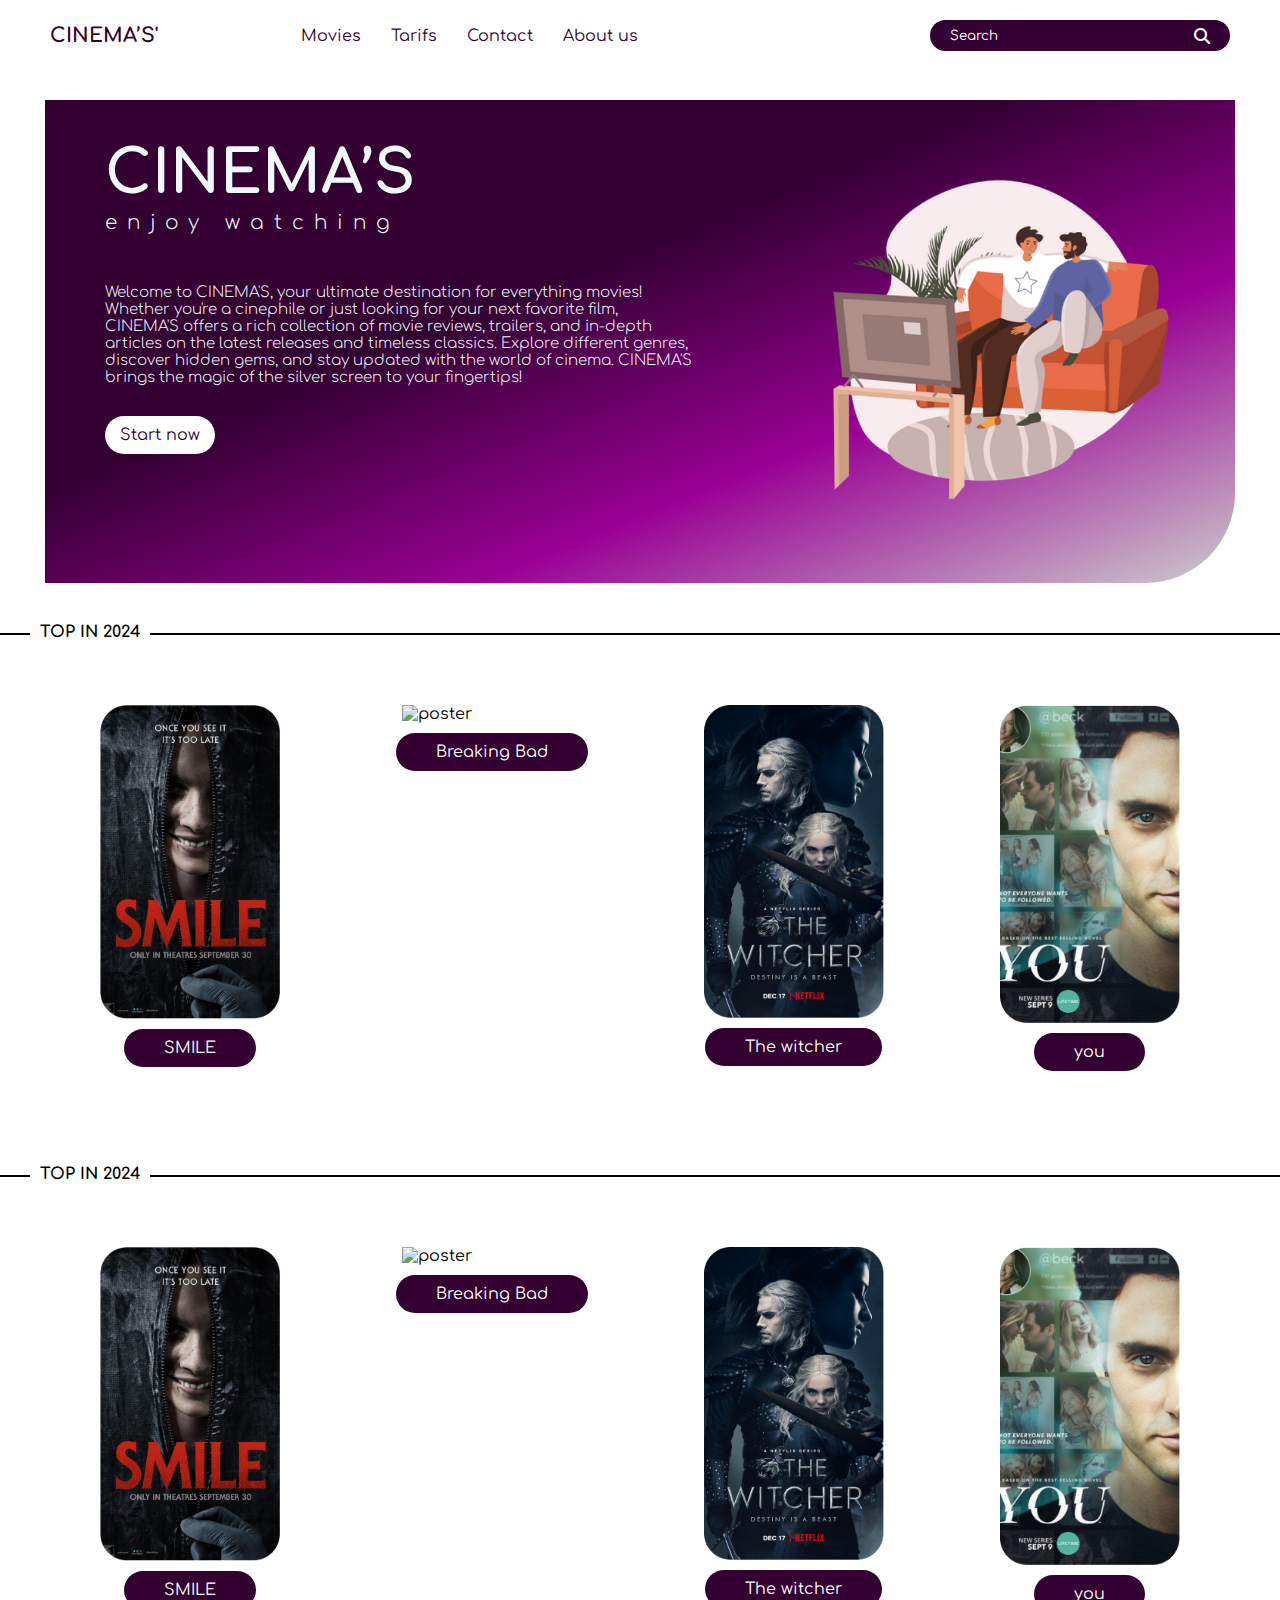
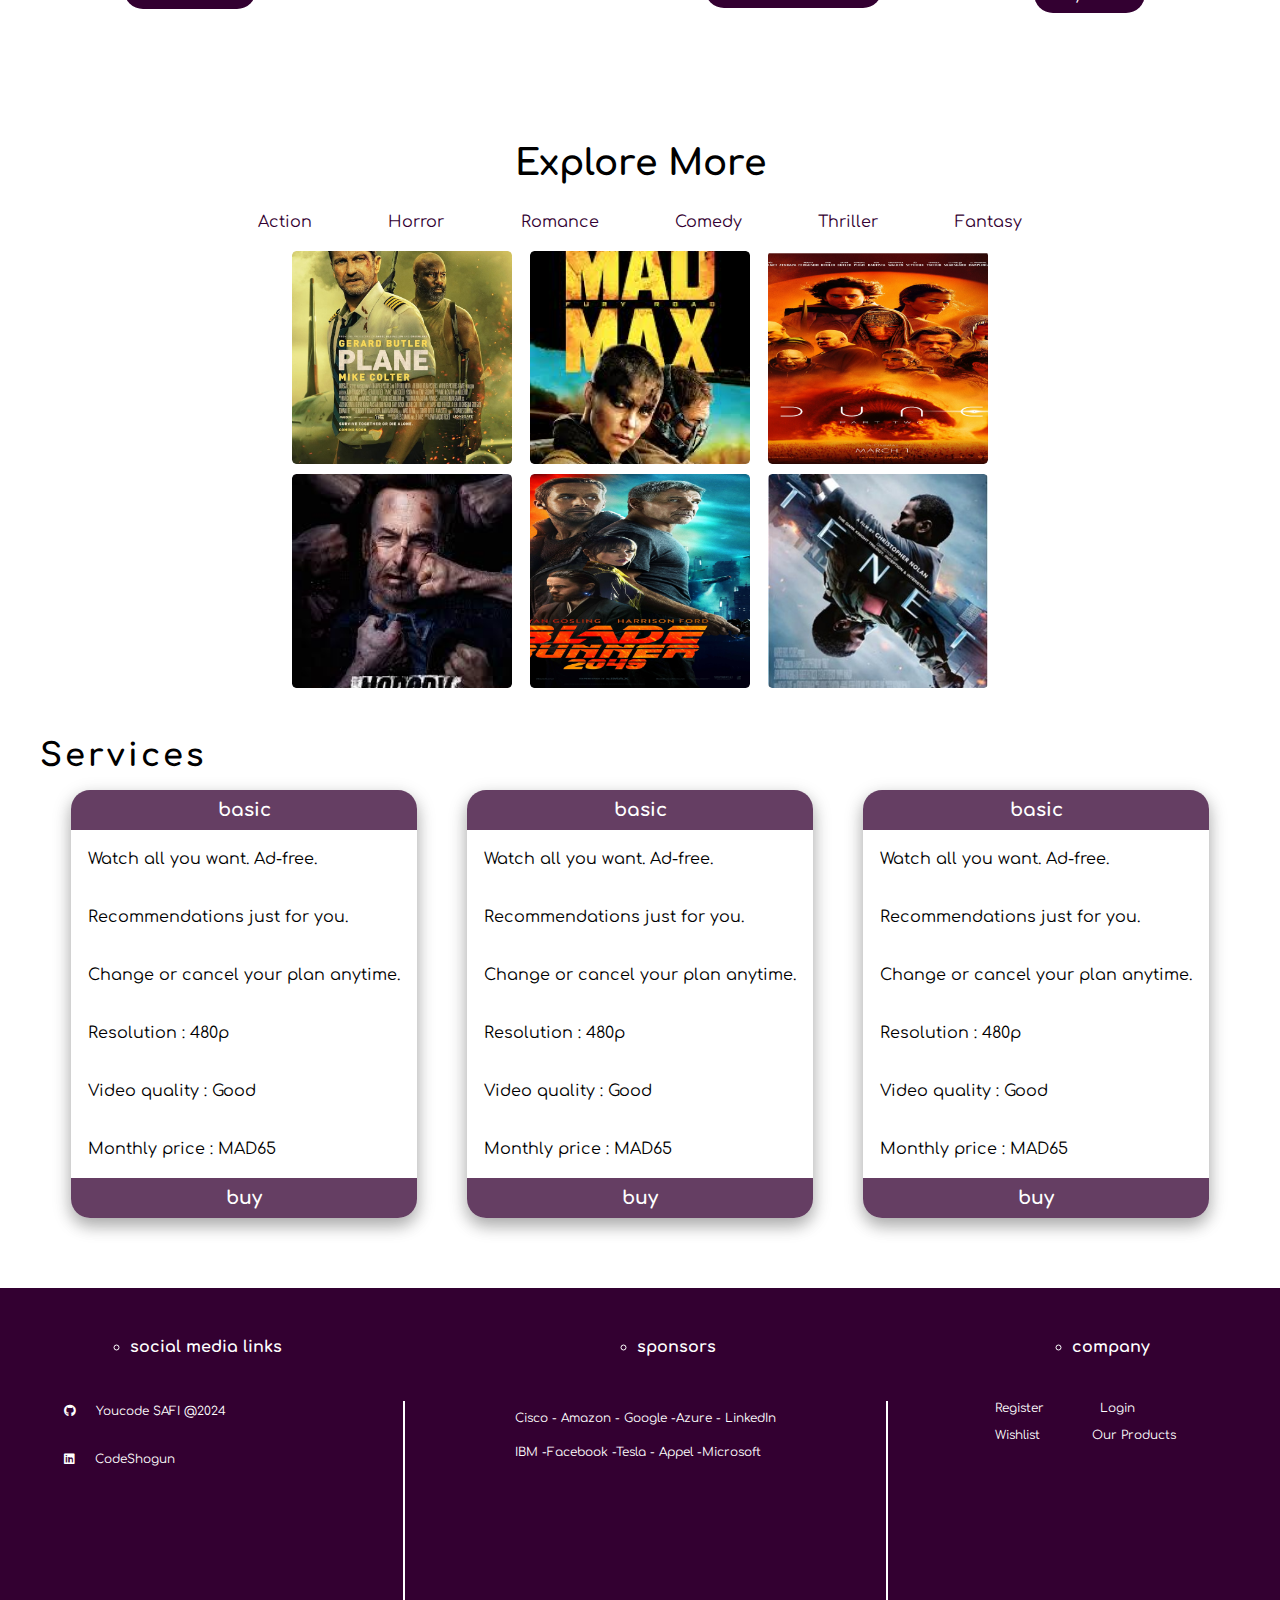
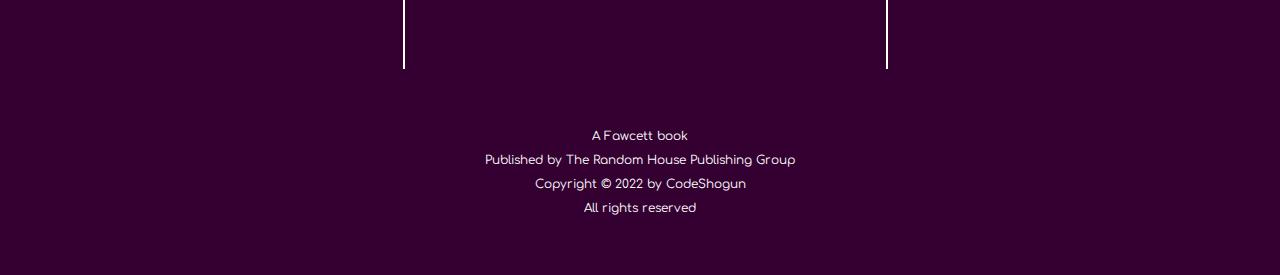
==== index.html @ 587341f4 "hosting" ====
<!DOCTYPE html>
<html lang="en">
  <head>
    <meta charset="UTF-8" />
    <meta name="viewport" content="width=device-width, initial-scale=1.0" />
    <link rel="stylesheet" href="style.css" />
    <link rel="preconnect" href="https://fonts.googleapis.com" />
    <link rel="preconnect" href="https://fonts.gstatic.com" crossorigin />
    <link
      href="https://fonts.googleapis.com/css2?family=Comfortaa:wght@300..700&display=swap"
      rel="stylesheet"
    />
    <link
      rel="stylesheet"
      href="https://cdnjs.cloudflare.com/ajax/libs/font-awesome/6.6.0/css/all.min.css"
    />
    <title>Cinema's</title>
  </head>



  <body class="body">
    <header class="header">
      <div class="logo">
        <a href="index.html">CINEMA’S'</a>
      </div>
      <nav class="nav-bar">
        <ul>
          <li><a href="movie.html">Movies</a></li>
          <li><a href="tarif.html">Tarifs</a></li>
          <li><a href="contact.html">Contact</a></li>
          <li><a href="#">About us</a></li>
        </ul>
      </nav>

      <div class="search">
        <input type="text" placeholder="Search" class="search-input" />
        <i class="fa-solid fa-magnifying-glass search-icon"></i>
      </div>
    </header>

    <section class="main">
      <div class="container">
        <div class="content">
          <h1>CINEMA’S</h1>
          <h4>enjoy watching</h4>

          <p>
            Welcome to CINEMA'S, your ultimate destination for everything
            movies! Whether you're a cinephile or just looking for your next
            favorite film, CINEMA'S offers a rich collection of movie reviews,
            trailers, and in-depth articles on the latest releases and timeless
            classics. Explore different genres, discover hidden gems, and stay
            updated with the world of cinema. CINEMA'S brings the magic of the
            silver screen to your fingertips!
          </p>

          <div class="button-start">
            <a href="#">Start now</a>
          </div>
        </div>
        <div class="men-watching">
          <img src="images/bros_watching_movie.png" alt="png" />
        </div>
      </div>
    </section>

    <section class="Line">
      <div class="line-movie">
        <h1>TOP IN 2024</h1>
      </div>
    </section>

    <section class="cards">
      <div class="cards-container">
        <div class="film-card">
          <img src="images/smile.png" alt="poster" />
          <a href="#">SMILE</a>
        </div>
        <div class="film-card">
          <img src="images/breaking_bad.png" alt="poster" />
          <a href="#">Breaking Bad</a>
        </div>
        <div class="film-card">
          <img src="images/the_witcher.png" alt="poster" />
          <a href="#">The witcher</a>
        </div>
        <div class="film-card">
          <img src="images/you.png" alt="poster" />
          <a href="#"> you</a>
        </div>
      </div>
    </section>

    <br />
    <br />
    <br />

    <section class="Line">
      <div class="line-movie">
        <h1>TOP IN 2024</h1>
      </div>
    </section>

    <section class="cards">
      <div class="cards-container">
        <div class="film-card">
          <img src="images/smile.png" alt="poster" />
          <a href="#">SMILE</a>
        </div>
        <div class="film-card">
          <img src="images/breaking_bad.png" alt="poster" />
          <a href="#">Breaking Bad</a>
        </div>
        <div class="film-card">
          <img src="images/the_witcher.png" alt="poster" />
          <a href="#">The witcher</a>
        </div>
        <div class="film-card">
          <img src="images/you.png" alt="poster" />
          <a href="#"> you</a>
        </div>
      </div>
    </section>

    <section class="Explore-more">
      <div class="EM_container">
        <div class="title">
          <h1>Explore More</h1>
        </div>
        <div class="films_nav">
          <ul>
            <li><a href="#">Action</a></li>
            <li><a href="#">Horror</a></li>
            <li><a href="#">Romance</a></li>
            <li><a href="#">Comedy</a></li>
            <li><a href="#">Thriller</a></li>
            <li><a href="#">Fantasy</a></li>
          </ul>
        </div>
        <div class="em_movies">
          <div class="em_card">
            <img src="images/Rectangle_21.png" alt="poster" />

            <img src="images/Rectangle_22.png" alt="poster" />

            <img src="images/Rectangle_23.png" alt="poster" />
          </div>
          <div class="em_card">
            <img src="images/Rectangle_24.png" alt="poster" />

            <img src="images/Rectangle_25.png" alt="poster" />

            <img src="images/Rectangle_26.png" alt="poster" />
          </div>
        </div>
      </div>
    </section>

    <section class="cards">
      <div class="ss-title">
        <h1>Services</h1>
      </div>
      <div class="services-container">
          <div class="offer-card">
            <h3 class="top-offer">basic</h3>
            <p>Watch all you want. Ad-free.</p>
            <p>Recommendations just for you.</p>
            <p>Change or cancel your plan anytime.</p>
            <p>Resolution : 480p</p>
            <p>Video quality : Good</p>
            <p>Monthly price : MAD65</p>
            <h3 class="bottom-offer">buy</h3>
          </div>
          <div class="offer-card">
            <h3 class="top-offer">basic</h3>
            <p>Watch all you want. Ad-free.</p>
            <p>Recommendations just for you.</p>
            <p>Change or cancel your plan anytime.</p>
            <p>Resolution : 480p</p>
            <p>Video quality : Good</p>
            <p>Monthly price : MAD65</p>
            <h3 class="bottom-offer">buy</h3>
          </div>
          <div class="offer-card">
            <h3 class="top-offer">basic</h3>
            <p>Watch all you want. Ad-free.</p>
            <p>Recommendations just for you.</p>
            <p>Change or cancel your plan anytime.</p>
            <p>Resolution : 480p</p>
            <p>Video quality : Good</p>
            <p>Monthly price : MAD65</p>
            <h3 class="bottom-offer">buy</h3>
          </div>

        </div>
     
    </section>

    <footer>
      <div class="footer-container">
          <div class="social-media">
              
            <div class="social-container">
              <div class="social-titles">
                <ul>
                  <li><p>social media links</p></li>
                  <li><p>sponsors</p></li>
                  <li><p>company</p></li>
                </ul>

              </div>
            </div>
          </div>
        </div>

            <div class="footer-content">
   <div class="social-icons">
    <ul>
                       <li> <a href="#"><i class="fa-brands fa-github"></i>&nbsp; &nbsp; &nbsp;Youcode SAFI @2024</a></li> 
                  <li><a href="#"> <i class="fa-brands fa-linkedin"></i>&nbsp; &nbsp; &nbsp;CodeShogun </a></li>

    </ul>
          </div>
          <div class="sponsors">
         <P>
          Cisco - Amazon - Google -Azure - LinkedIn 
         </P>
         <P>IBM -Facebook -Tesla - Appel -Microsoft</P>
                  </div>
                  <div class="company">
                    
                        <P>Register &nbsp; &nbsp; &nbsp; &nbsp; &nbsp; &nbsp; &nbsp;Login</P>
                <P>Wishlist &nbsp; &nbsp; &nbsp; &nbsp; &nbsp; &nbsp; Our Products</P>
                    
                          </div>
                        </div>

            
            

         
            
   

      <div class="footer-bottom">
          <p>A Fawcett book</p>
          <p>Published by The Random House Publishing Group</p>
          <p>Copyright © 2022 by CodeShogun</p>
          <p>All rights reserved</p>
      </div>
  </footer>
  </body>
</html>
---- style.css ----
@import url('https://fonts.googleapis.com/css2?family=Comfortaa:wght@300..700&display=swap');

*{
    font-family: "Comfortaa", sans-serif;
    padding: 0;
    margin: 0;
    box-sizing: border-box;
   scroll-behavior: smooth;
}



.header{
    background-color: rgb(255, 255, 255);
    width: 100%;
    position: fixed; 
    top: 0; 
    z-index: 999; 
    display: flex;
    justify-content: space-between;
    align-items: center;
    padding: 20px 50px;
}

header .logo a{
    cursor: pointer;
    font-size: 20px;
    color: #330031;
    text-decoration: none;
    font-weight: 800;
   

}


.nav-bar ul {
    display: flex;
    padding: 0;
    margin-right: 180px ;
    
}

.nav-bar li{
    padding-left: 30px;
    list-style: none;
   
}   
.nav-bar li a{
    text-decoration: none;
    color: #330031;
   
}   


.search {
    position: relative; 
}

.search-input {
    background-color:#330031;
    color: rgb(255, 255, 255);
    border: none;
    padding: 8px 40px 8px 20px; 
   
    border-radius: 25px;
    width: 300px;
}

.search-icon {
    position: absolute;
    top: 50%;
    right: 20px;
    transform: translateY(-50%);
    color: white;
    cursor: pointer;
}
.search-input::placeholder {
    color: white;

}





/*maaain---------------------------------------------------------------------------------------------*/


.main{
    padding: 20px 10px;
   margin: 100px auto ;
    width: 93%;
    display: flex;
    background: linear-gradient(to bottom right ,#330031 40%, #990094 68%,#CCCCCC 100%);
    border-radius: 0 0 90px 0;
 
}



.container{
 width: 100%;
 color: aliceblue;
 padding: 50px 50px;
 display: flex;
justify-content: space-between;
 gap: 50px;

}

.men-watching img{
    width: 350px;
}


.content{

    display: flex;
    flex-direction: column;
    margin-top: -30px;
   


}


.content h1 {

    font-size: 60px;
    padding-bottom:4px;
}
.content h4{
    font-size: 20px;
    font-weight: 200;
    letter-spacing: 10px;
    padding-bottom:50px;
    
}
.content p{
    font-size: 15px;
    font-weight: 200;
   padding-right: 80px;
   padding-bottom: 40px;
}


.button-start a {

   padding: 10px 15px;
    border-radius: 35px;
    color: #330031;
    background-color: #ffffff;
    text-decoration: none;
    cursor: pointer;
    

}


/* line--------------------------------------------------------------- */

.Line{
    margin-top: -50px;
}

.line-movie {
    width: 100%;
    height: 2px;
    background-color: black;
    display: flex;
    margin-bottom: 20px;
}

.line-movie h1{
    margin-top: -10px;
    margin-left: 30px;
    padding: 0 10px 0 10px;
    height: 20px;
    font-size: 1rem;
    
    background-color: #fff;
}




/*  cards------------------------------------------------------------------------------- */


.cards{
 
    padding: 20px 20px;

}

.cards-container{
  
    display: flex;
    padding: 20px 30px;
    justify-content: space-around;
    gap: 15px;
}

.film-card{
   
   padding: 10px 30px;
   flex-direction: column;
   display: flex;
   align-items: center;
   
}

.film-card img{
    width: 180px;
}

.film-card a{
   margin-top: 10px;
   background-color: #330031;
   border: none;
   padding: 10px 40px;
   border-radius:35px ;
   cursor: pointer;
}

.film-card a{
    color: white;
    text-decoration: none;
    cursor: pointer;
 }

/* Explore --------------------------------------------------------------- */




.title{
   
    padding: 30px 20px;
    
    display: flex;
    justify-content: center;
    font-size: 18px;
    font-weight: 200;
  
}

.films_nav ul{
display: flex;
justify-content: center ;
justify-content: space-around;
padding: 0px 220px;
}
.films_nav ul li{
    list-style: none;

    }
    .films_nav a{
        list-style: none;
        text-decoration: none ;
        color: #330031;
        cursor: pointer;
        transition: color 0.5s ease,text-decoration 0.5s ease; 
    
        }


    
    .films_nav a:hover {
        color:rgb(0, 0, 0);
        text-decoration: underline ;
      
     
    }

    .em_movies{

padding: 20px 0px 20PX 0;

    }

    .em_card{

        display: flex;
        justify-content: center;
         gap: 18px;
         padding-bottom: 10px;
    }
    .em_card img{

        display: flex;
        justify-content: center;
        width: 220px;
         
    }

    /* services---------------------------------------------------------------------- */


   .cards{
    padding-bottom: 70px;
   }

    .ss-title{

        letter-spacing: 3px;
        padding-left:20px;
        padding-bottom: 17px;
    }





 

    .offer-card{
        background-color: rgb(255, 255, 255);
        border-radius: 19px;
        box-shadow: 0 8px 15px 0 rgba(0, 0, 0, 0.2), 0 6px 20px 0 rgba(0, 0, 0, 0.19);
       
    }
    .services-container{
        display: flex;
        gap: 50px;
        justify-content: center;
     
    }

    .top-offer{
        display: flex;
        justify-content: center;
        background-color: #330031c1;
        color: #ffffff;
        padding: 10px 0px 10px 0px;
        border-top-left-radius: 19px;  
        border-top-right-radius: 19px;

        
    

    }
    .offer-card p{
     padding: 20px 17px;
    }

    .bottom-offer{
         display: flex;
        justify-content: center;
        background-color: #330031c1;
        color: #ffffff;
        padding: 10px 0px 10px 0px;
        border-bottom-left-radius: 19px;  
        border-bottom-right-radius: 19px;

    }
  

/* footer------------------------------------------------------------------------ */


footer {
   
    background-color: #330031;
     padding: 50px 0;
 }
 
 .social-container ul{
    display: flex;
    justify-content: space-around;
    gap: 95px;
      
 }
 
 .social-titles li{
     list-style: circle;
     font-weight: 800;
     color: #ffffff;
     padding-bottom: 35px;
 
 }



 .footer-content{
    display: flex;
    justify-content: space-around;
    padding: 10px 10px 10px 10px;
 }
 

 .social-icons a{
    color: white;
    text-decoration: none;
    font-size: 12px;
   
  
 }
 .social-icons li {
    padding-bottom: 30px;
   list-style: none; 
  
 }


 .sponsors{
    padding: 10px 110Px 190px 110px;
    margin-left:70px;
    border-right: 2px solid rgb(255, 255, 255);
    border-left: 2px solid rgb(255, 255, 255);
    
 }
 .sponsors p{
    color: white;
    font-size: 12px;
    padding-bottom: 20px;


 }

 .company p{
   
    color: white;
    font-size: 12px;
    padding-bottom: 13px;
    margin-right: 40px;

 }
 
 
  .footer-bottom {
     
     text-align: center;
     margin-top: 50px;
 }
 
 .footer-bottom p {
     color:#ffffff;
     margin-bottom: 10px;
     font-size: 12px;
 }
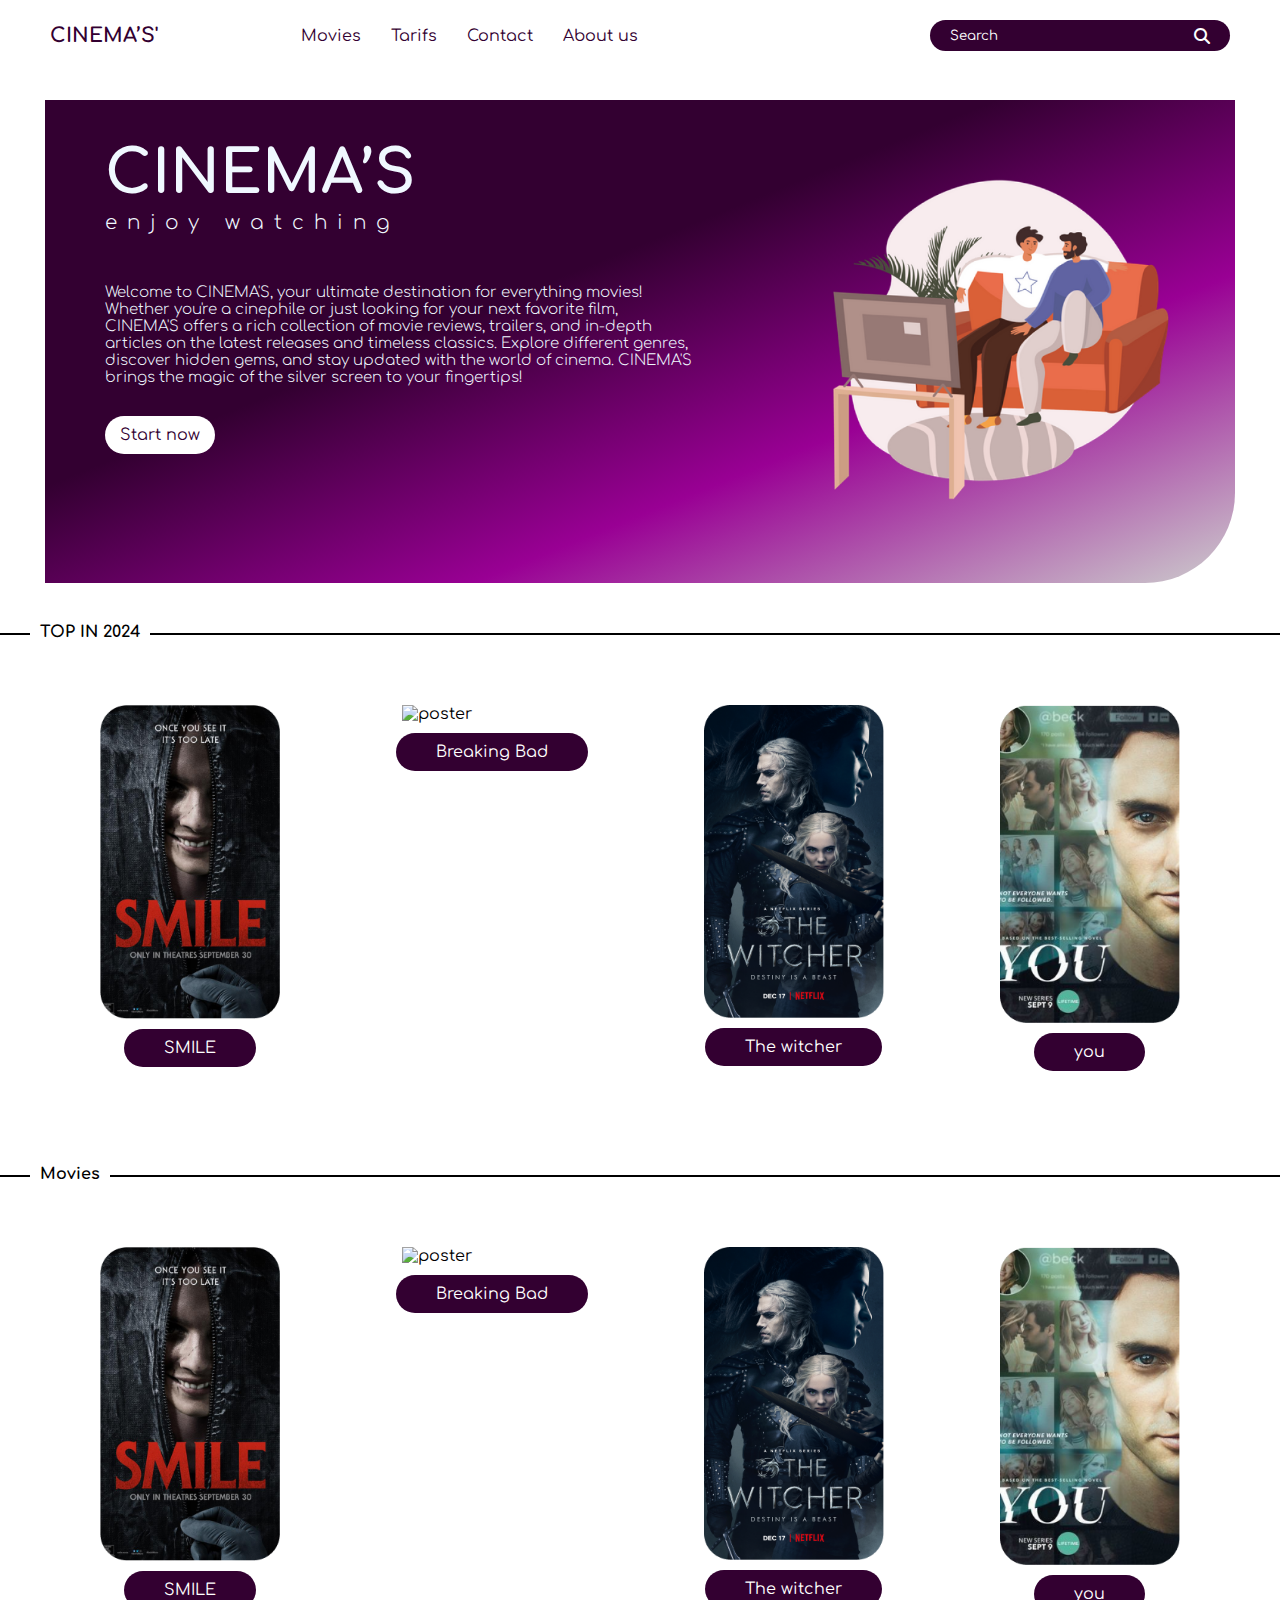
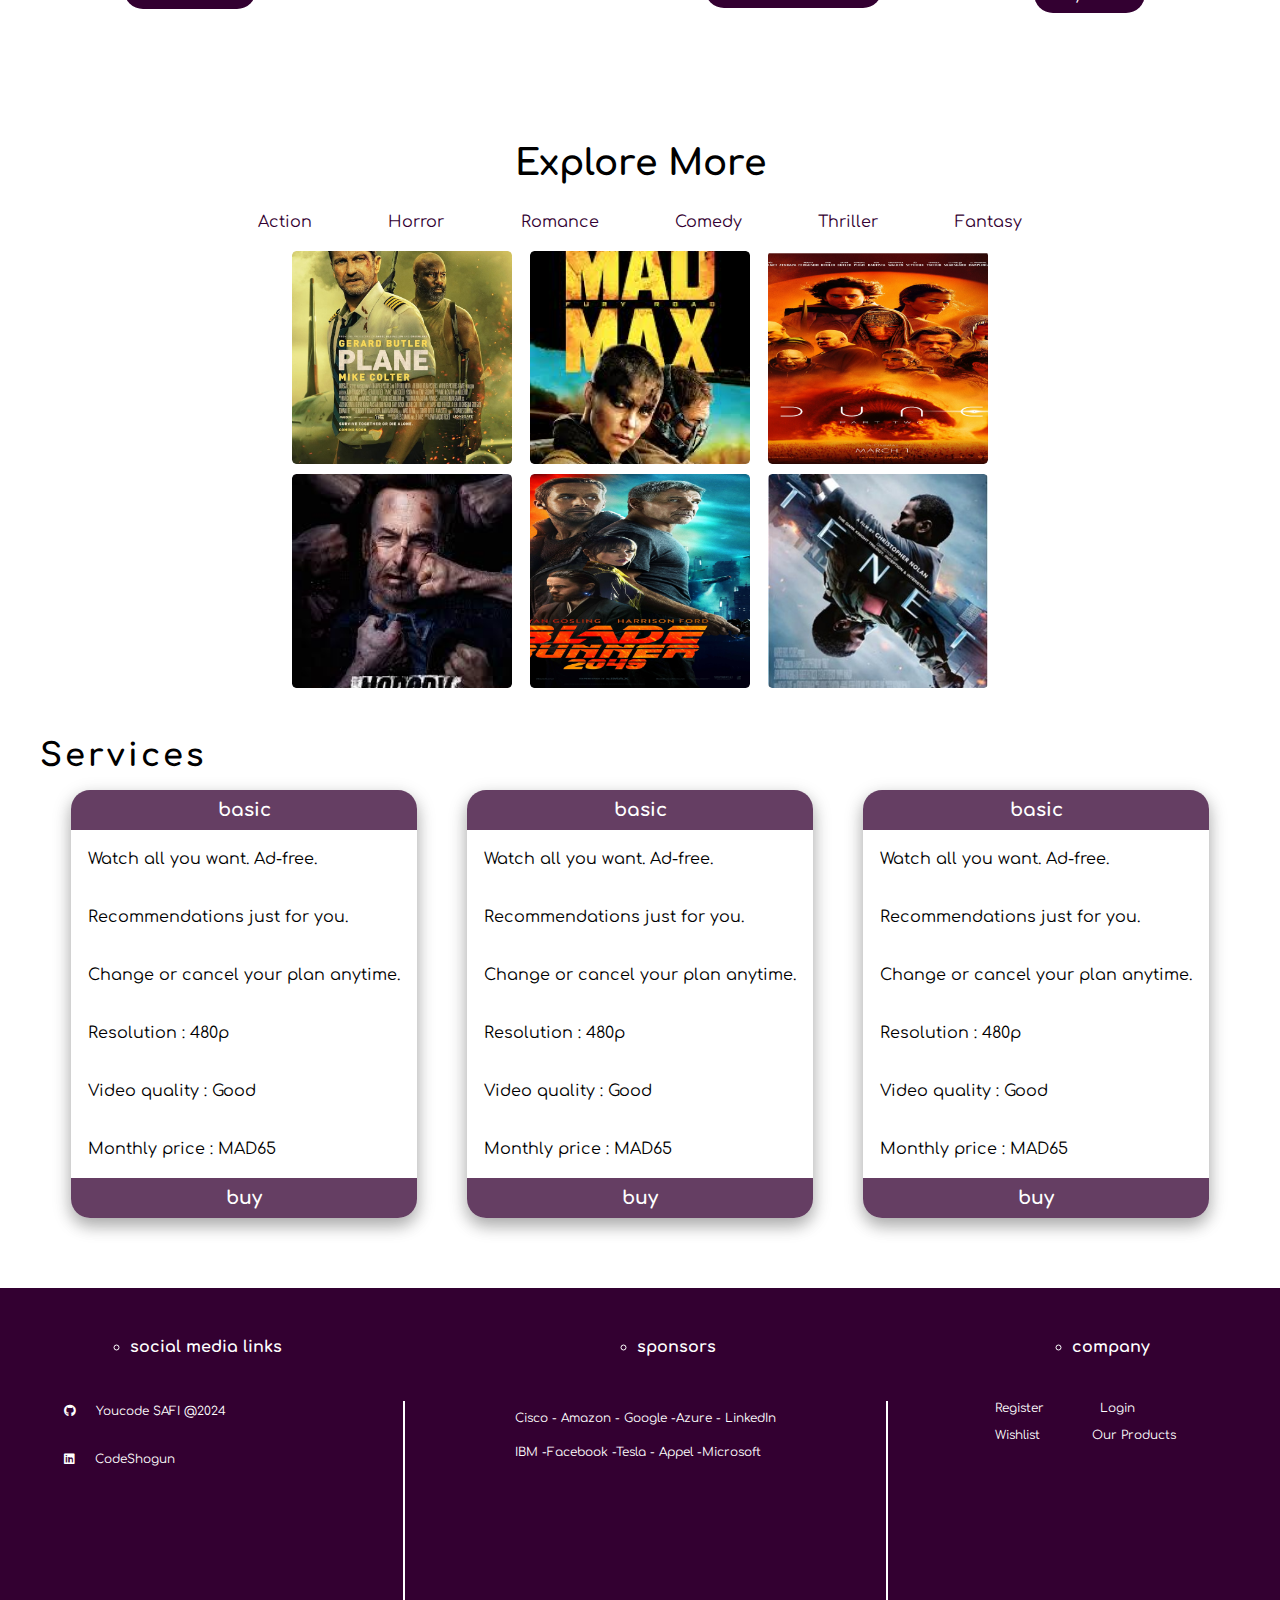
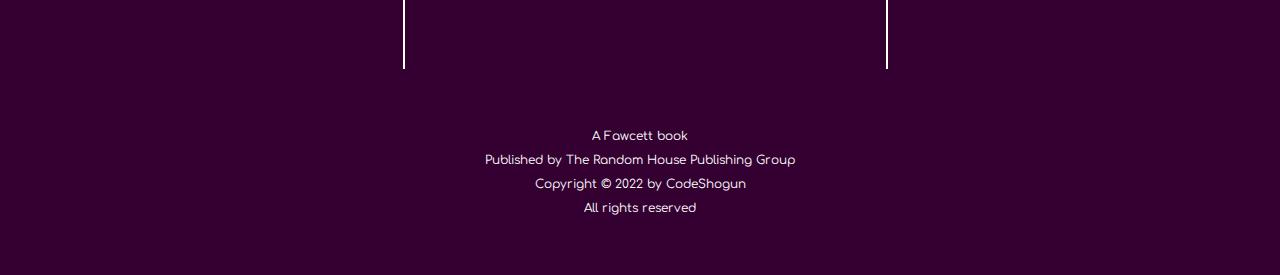
==== commit 4e7234f9: "validate html codes" ====
--- a/index.html
+++ b/index.html
@@ -98,7 +98,7 @@
 
     <section class="Line">
       <div class="line-movie">
-        <h1>TOP IN 2024</h1>
+        <h1>Movies</h1>
       </div>
     </section>
 
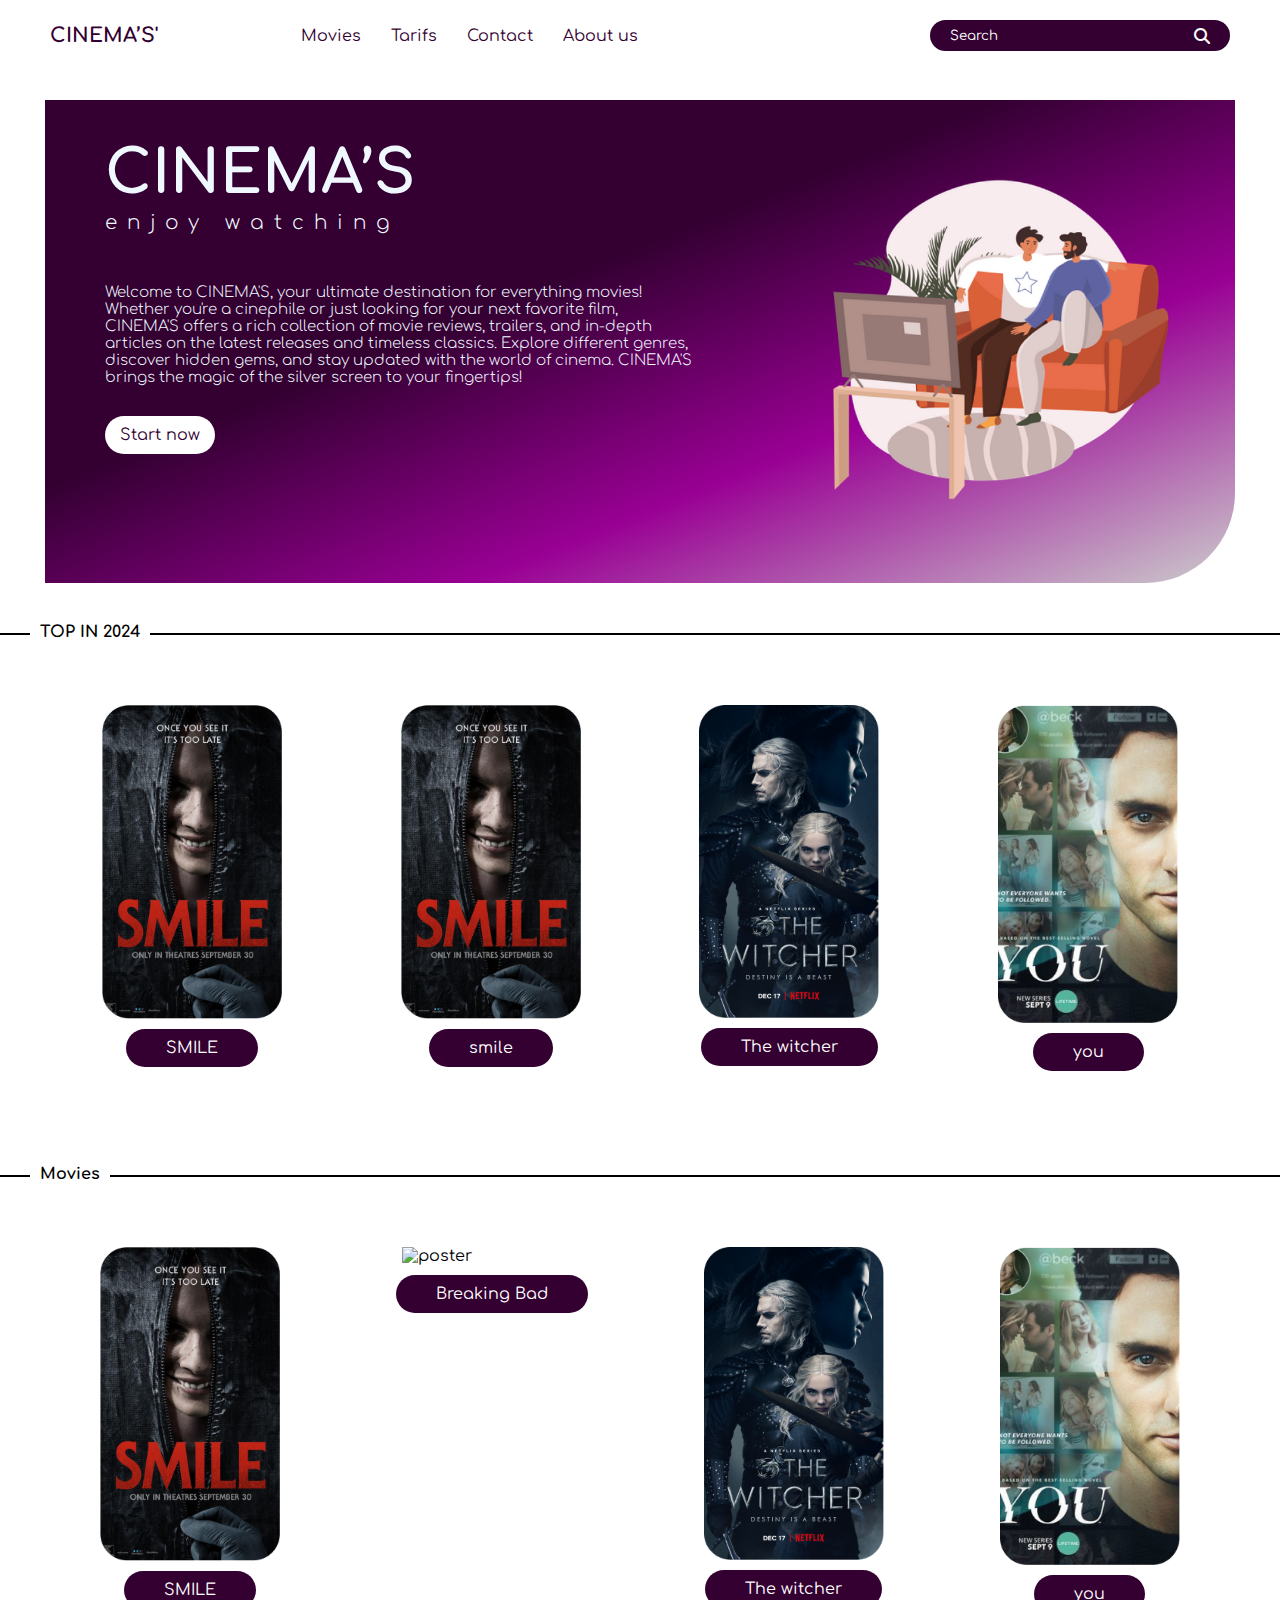
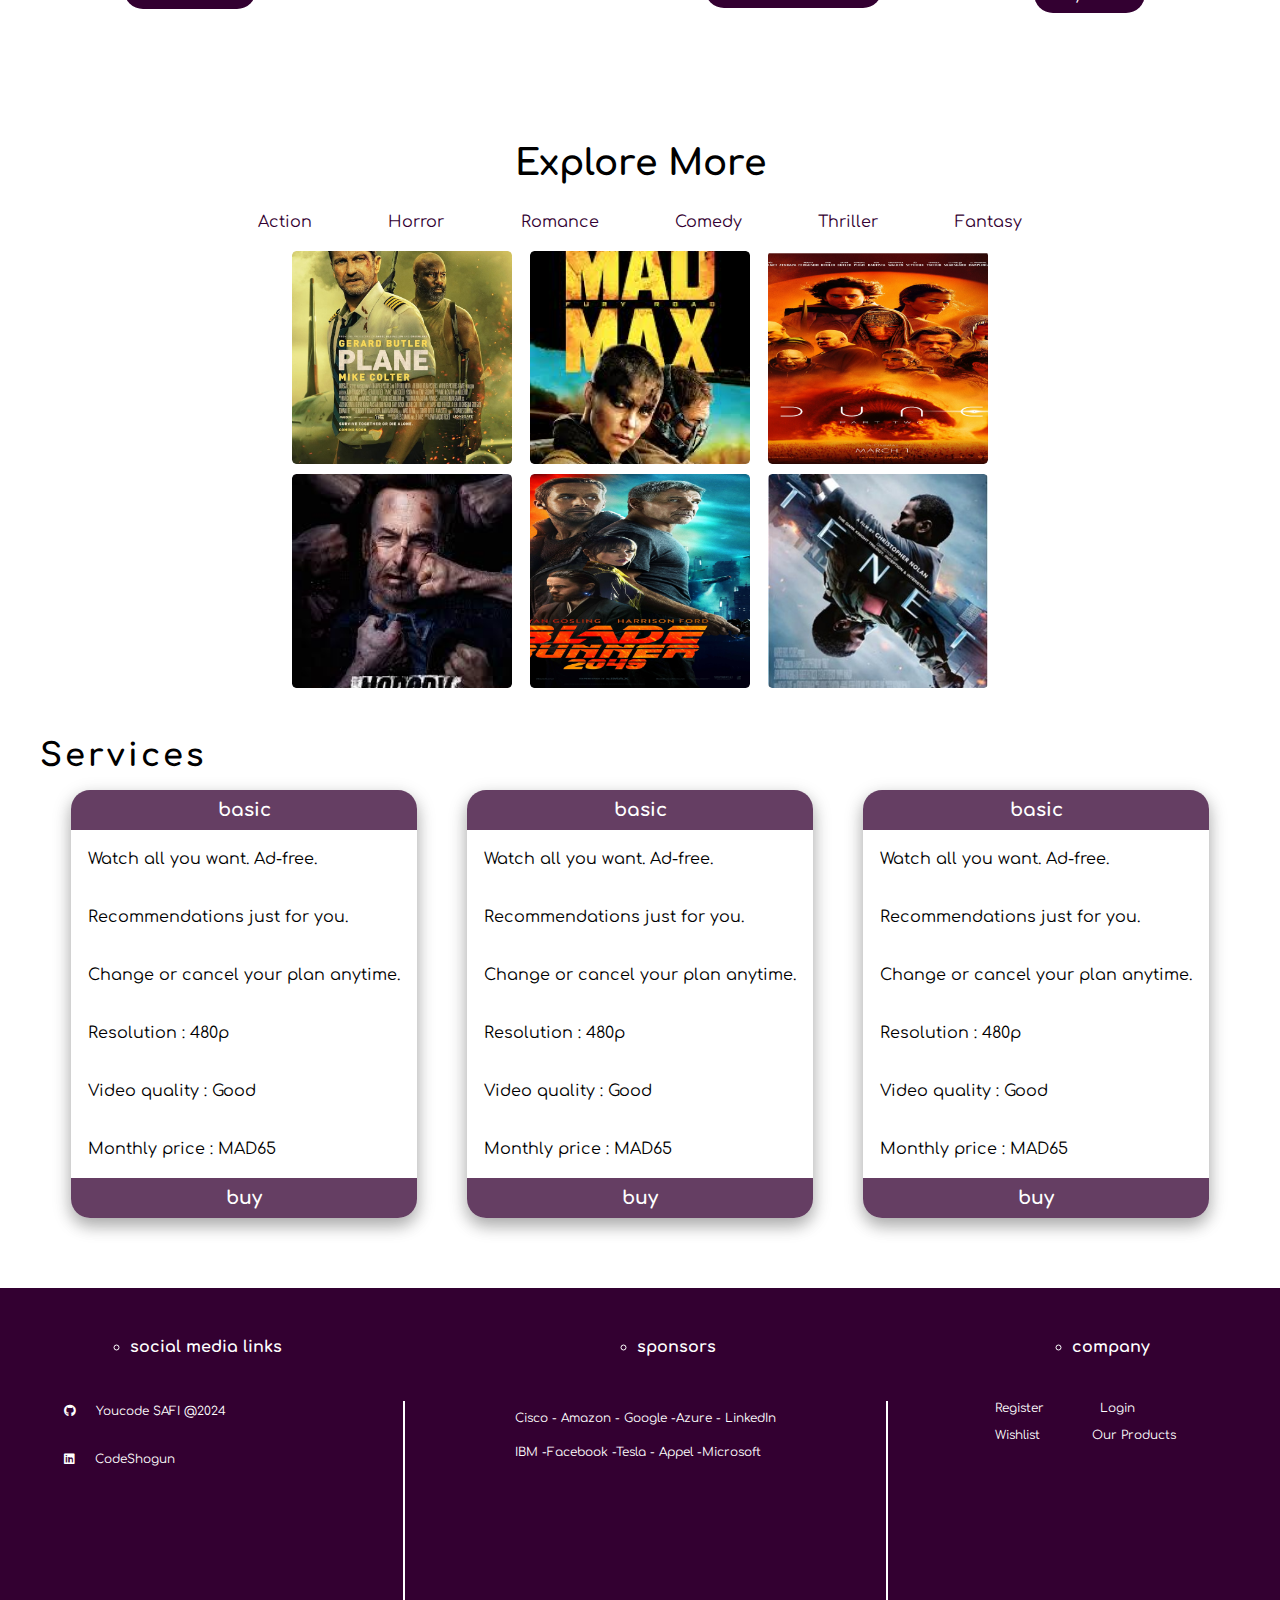
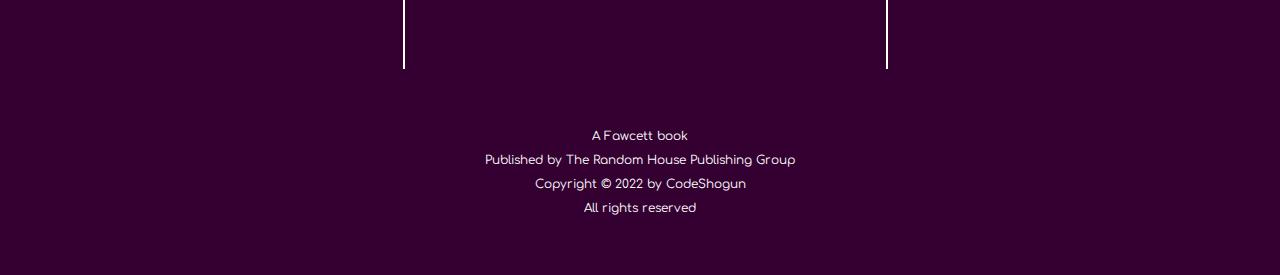
==== commit 9b4dc934: "fixing problems" ====
--- a/index.html
+++ b/index.html
@@ -78,8 +78,8 @@
           <a href="#">SMILE</a>
         </div>
         <div class="film-card">
-          <img src="images/breaking_bad.png" alt="poster" />
-          <a href="#">Breaking Bad</a>
+          <img src="images/smile.png" alt="poster" />
+          <a href="#">smile</a>
         </div>
         <div class="film-card">
           <img src="images/the_witcher.png" alt="poster" />
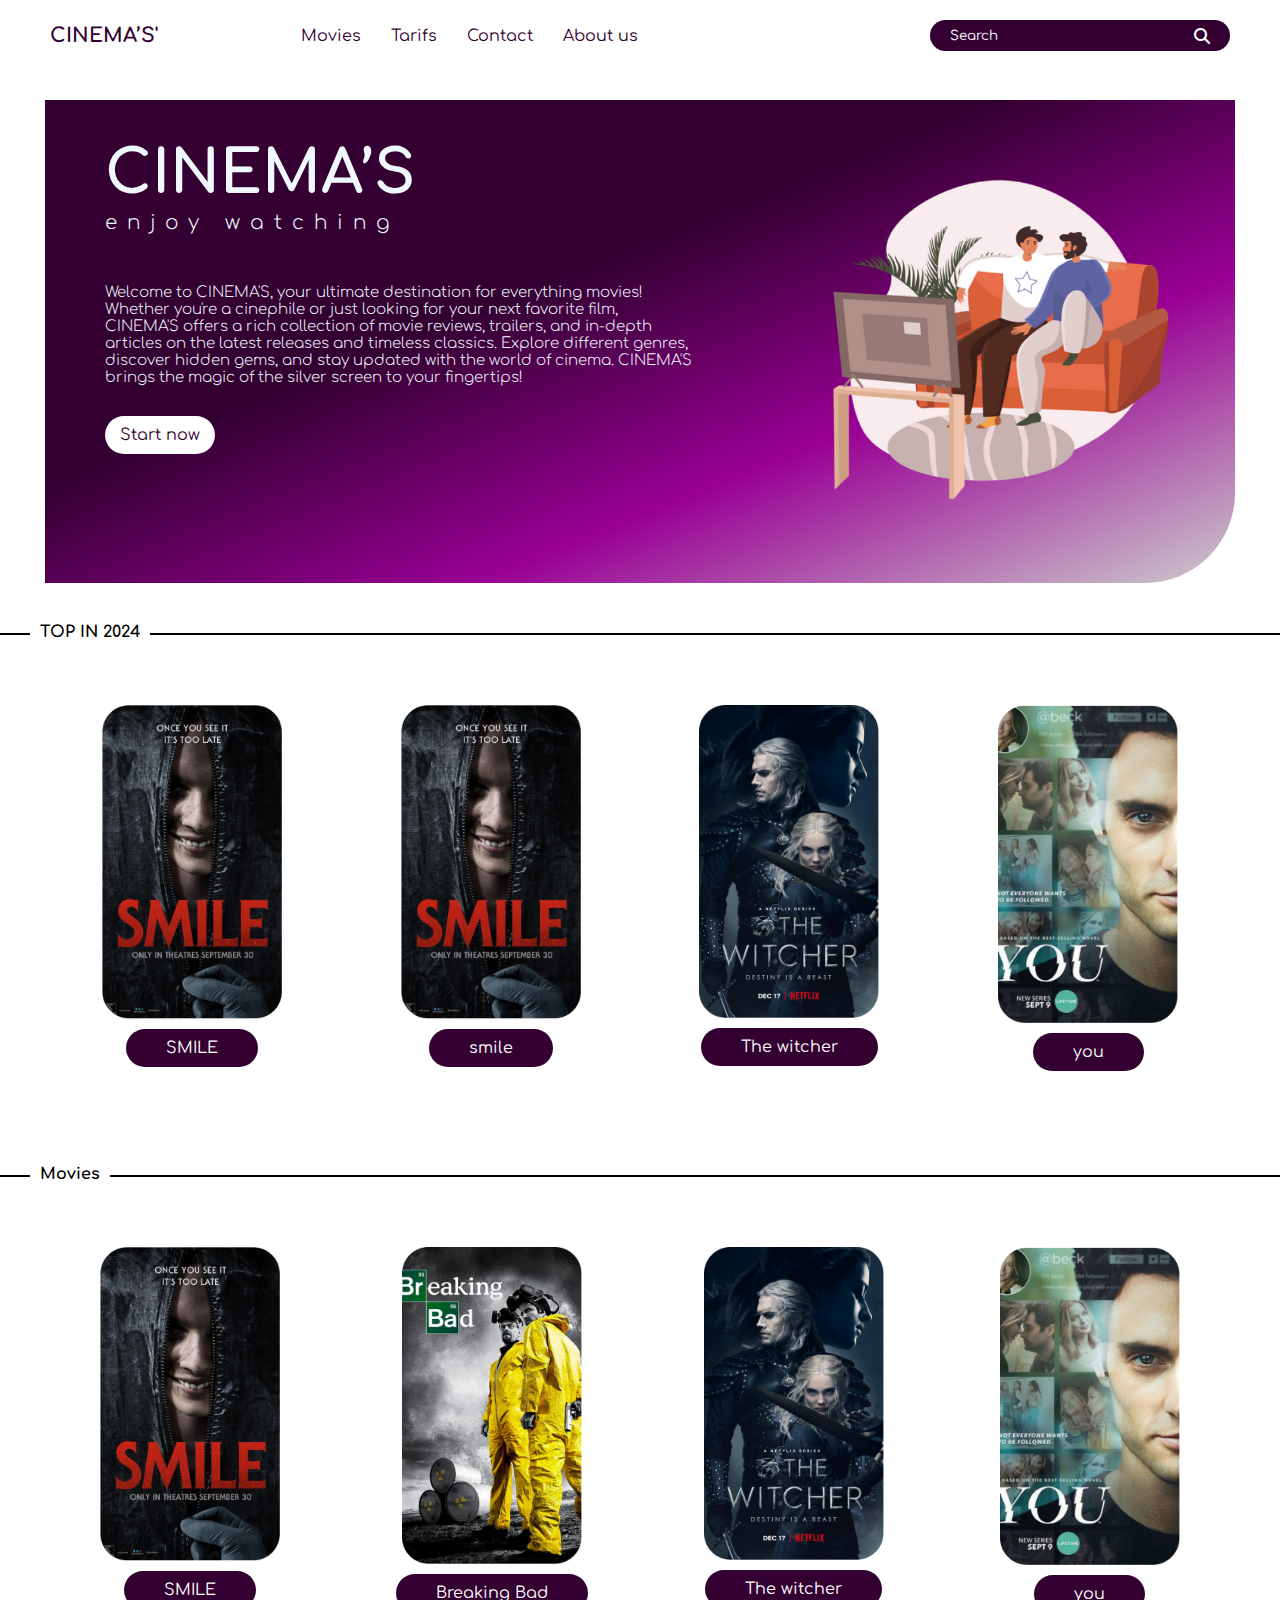
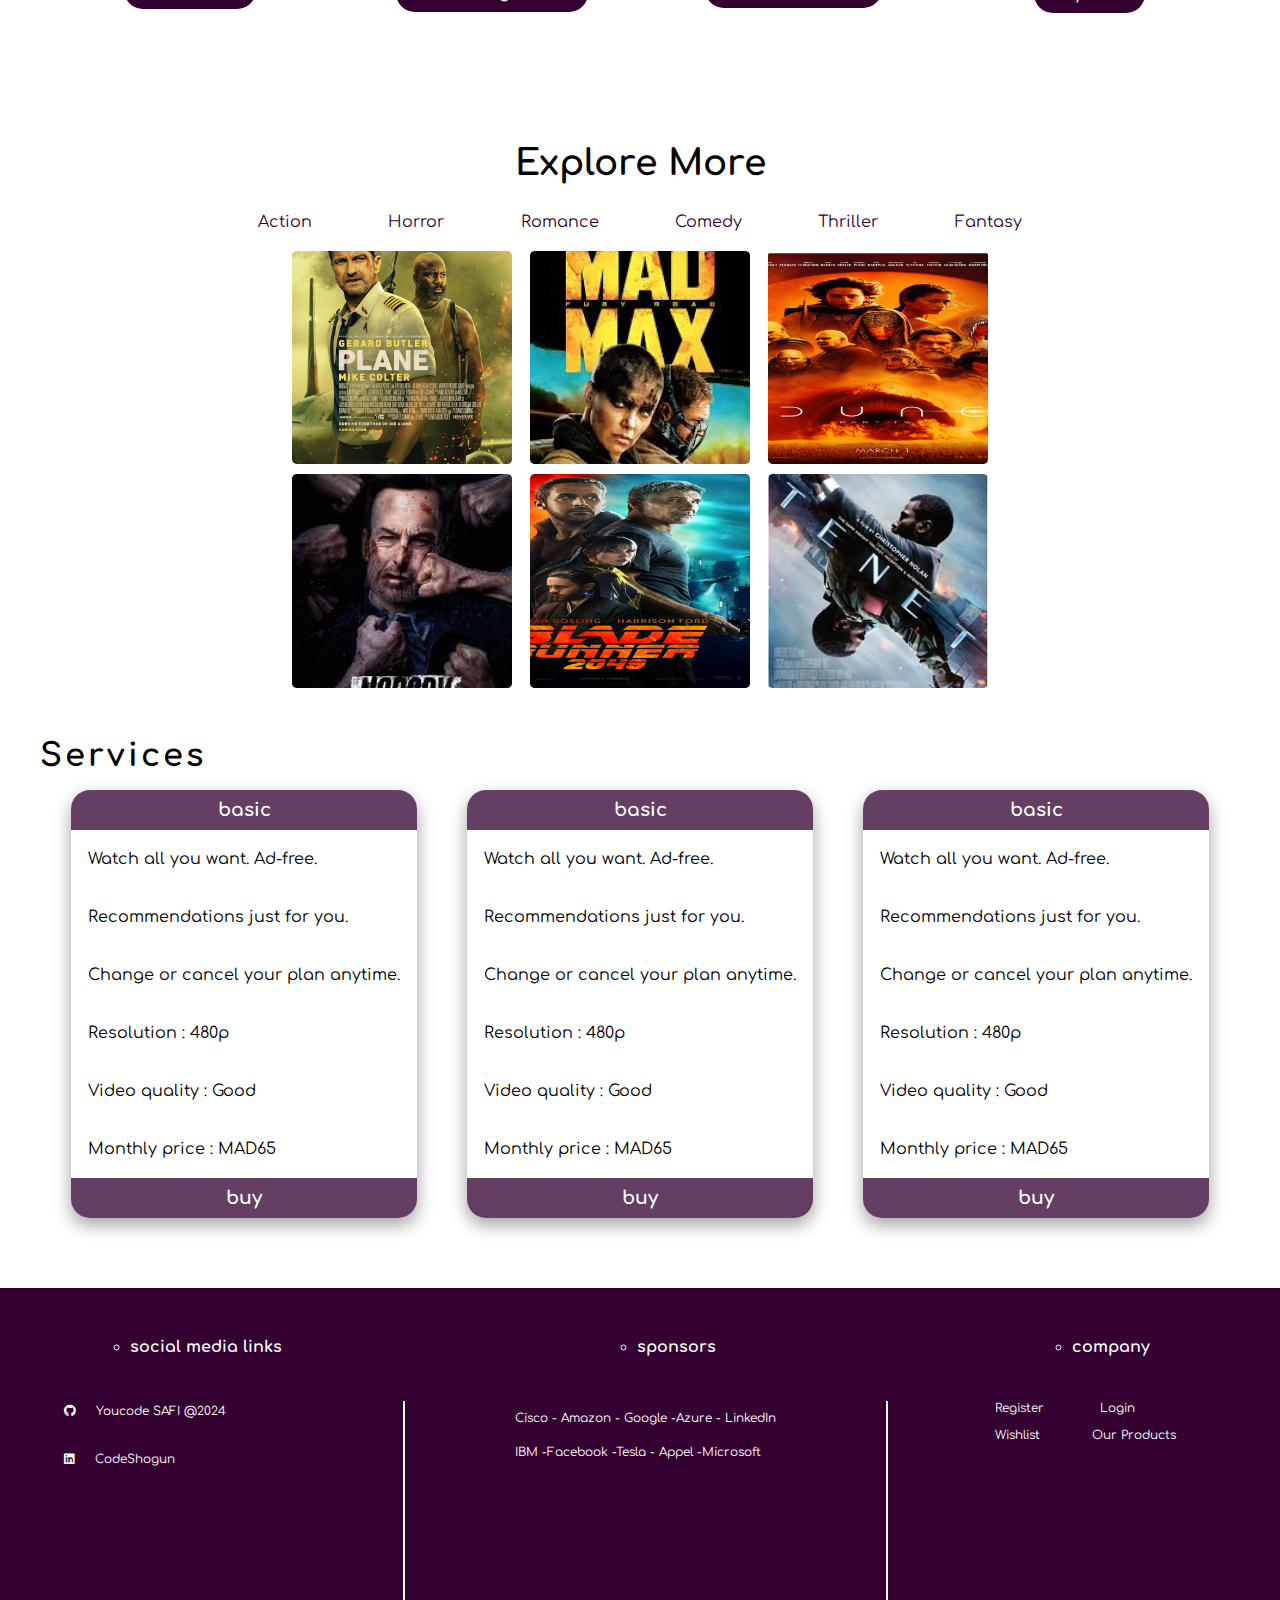
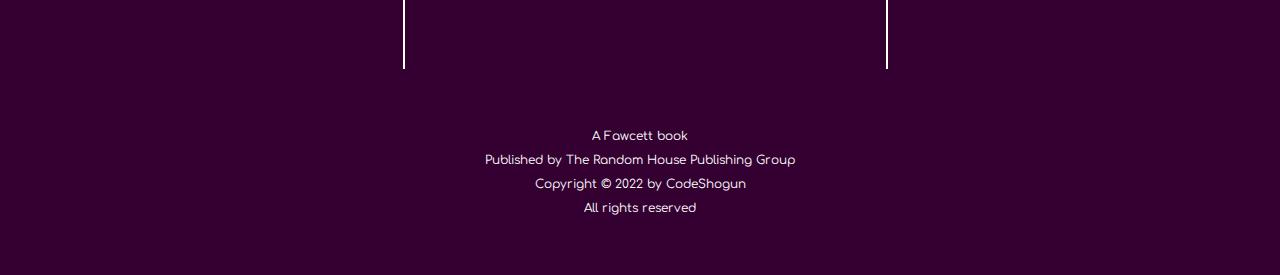
==== commit 1fc84ec8: "fix" ====
--- a/index.html
+++ b/index.html
@@ -109,7 +109,7 @@
           <a href="#">SMILE</a>
         </div>
         <div class="film-card">
-          <img src="images/breaking_bad.png" alt="poster" />
+          <img src="./images/Breaking_Bad.png" alt="poster" />
           <a href="#">Breaking Bad</a>
         </div>
         <div class="film-card">
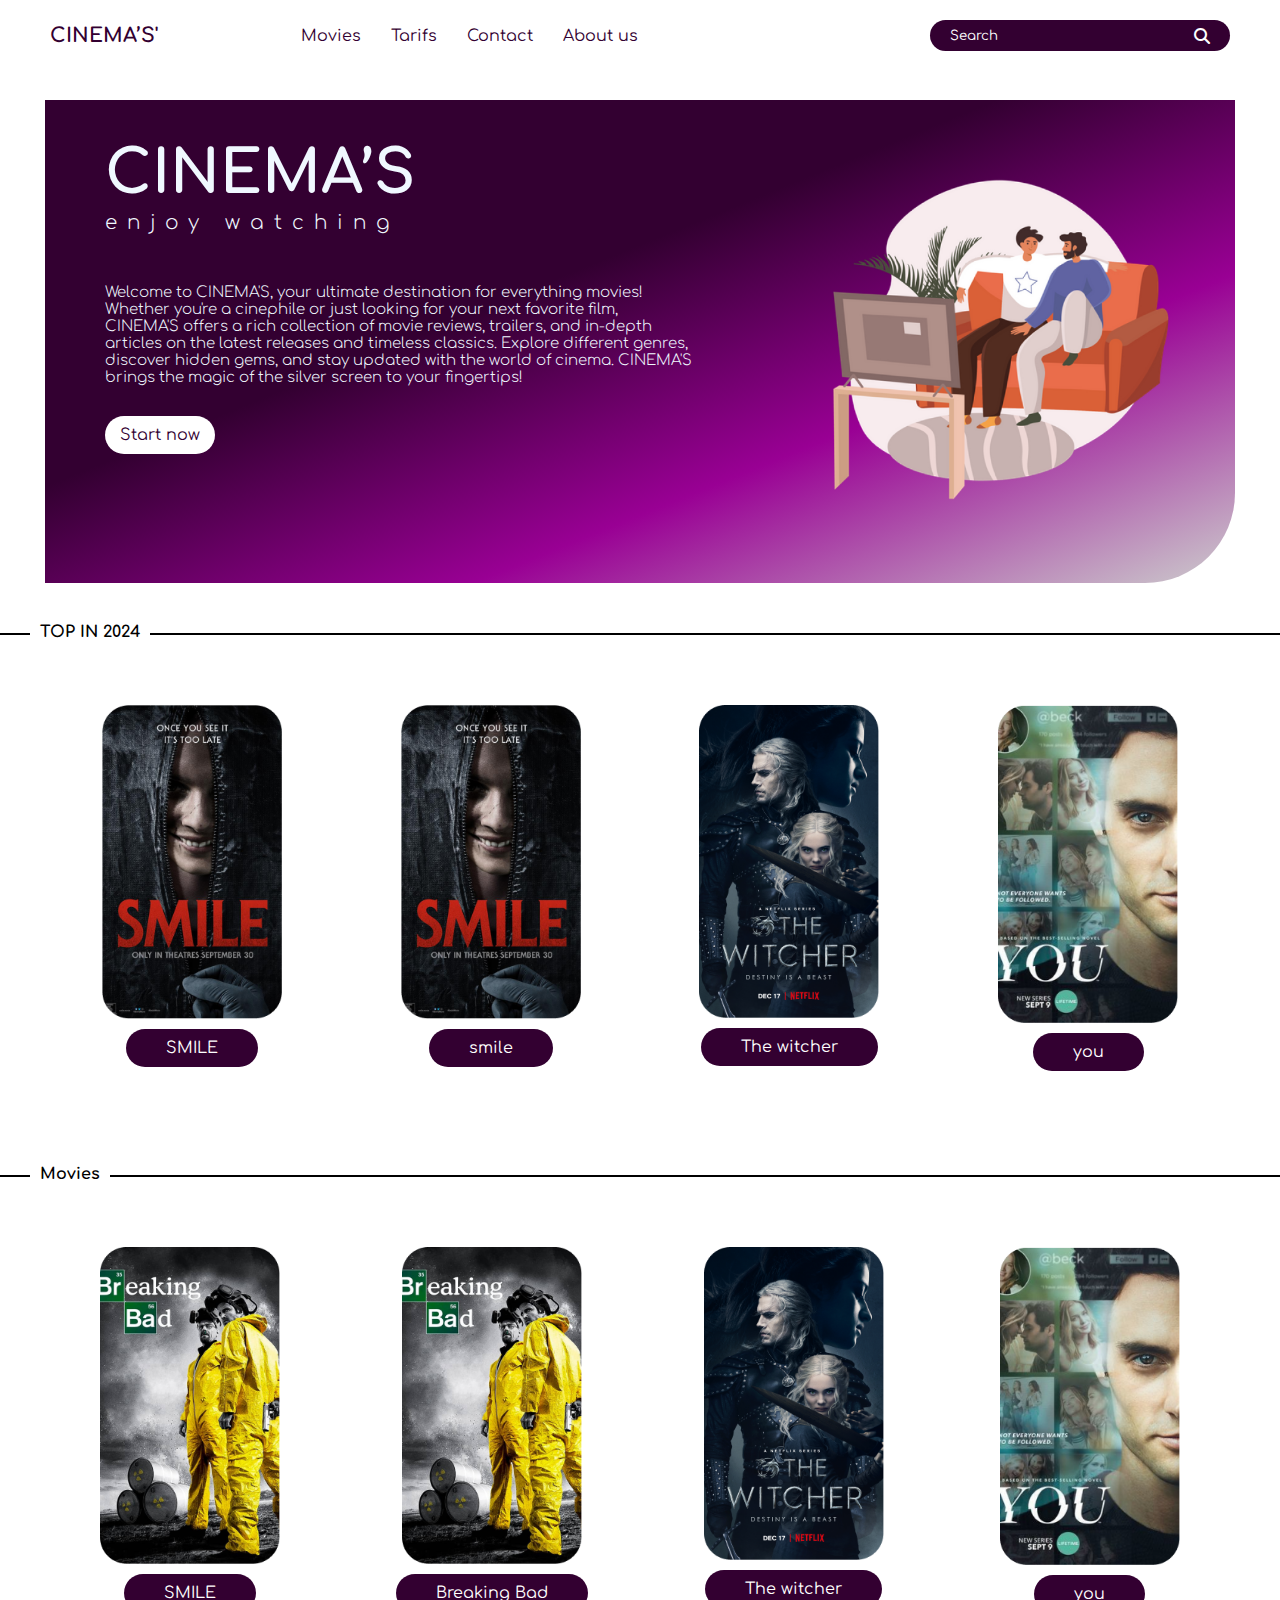
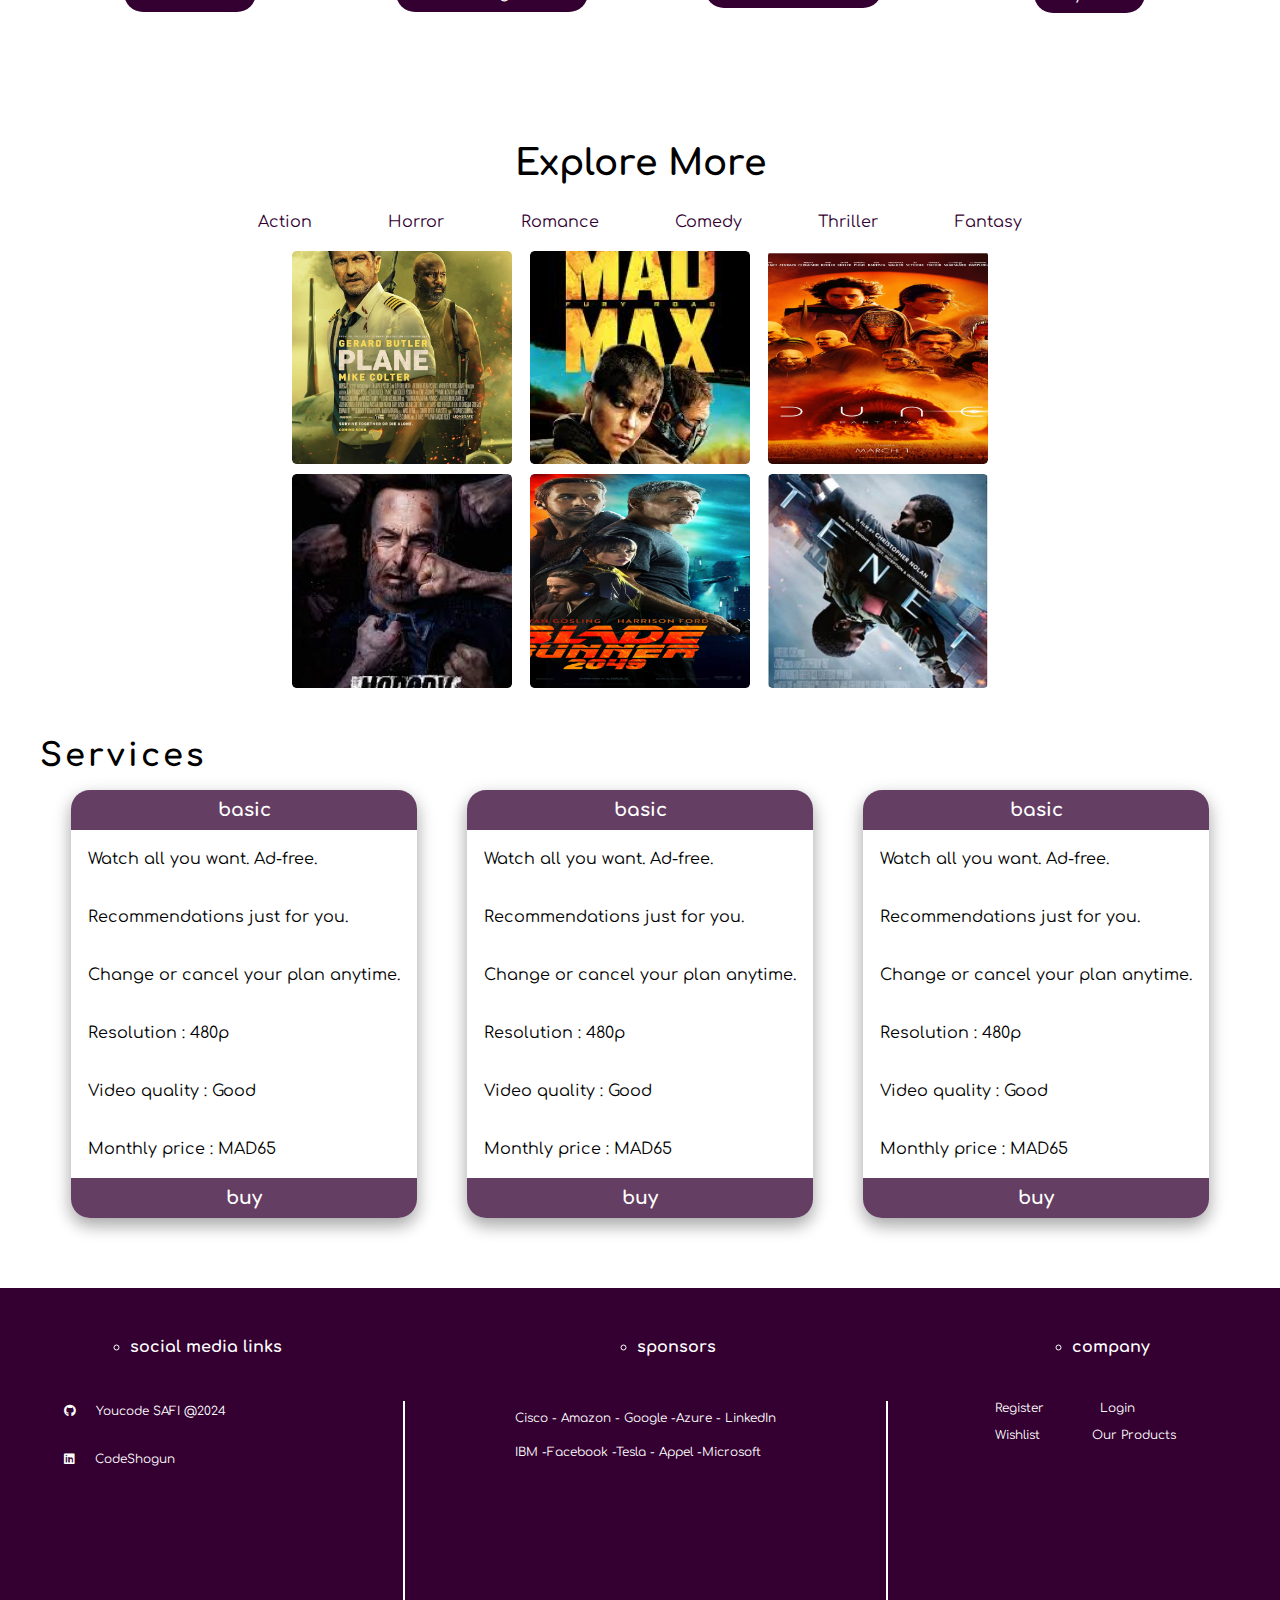
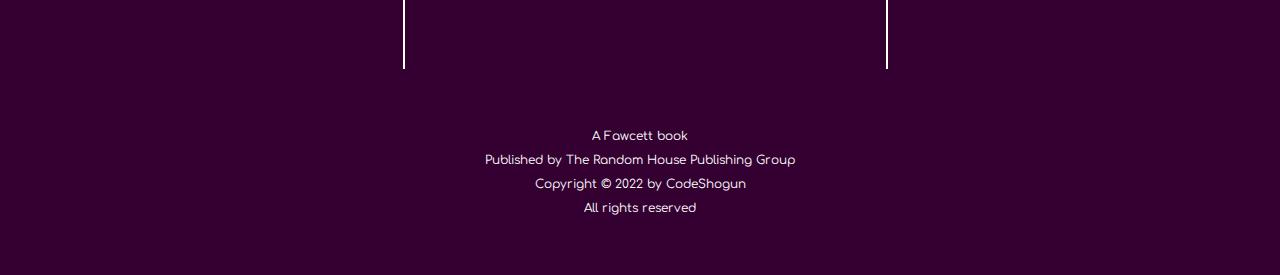
==== commit f09c3c47: "fix" ====
--- a/index.html
+++ b/index.html
@@ -105,7 +105,7 @@
     <section class="cards">
       <div class="cards-container">
         <div class="film-card">
-          <img src="images/smile.png" alt="poster" />
+          <img src="./images/Breaking_Bad.png" alt="poster" />
           <a href="#">SMILE</a>
         </div>
         <div class="film-card">
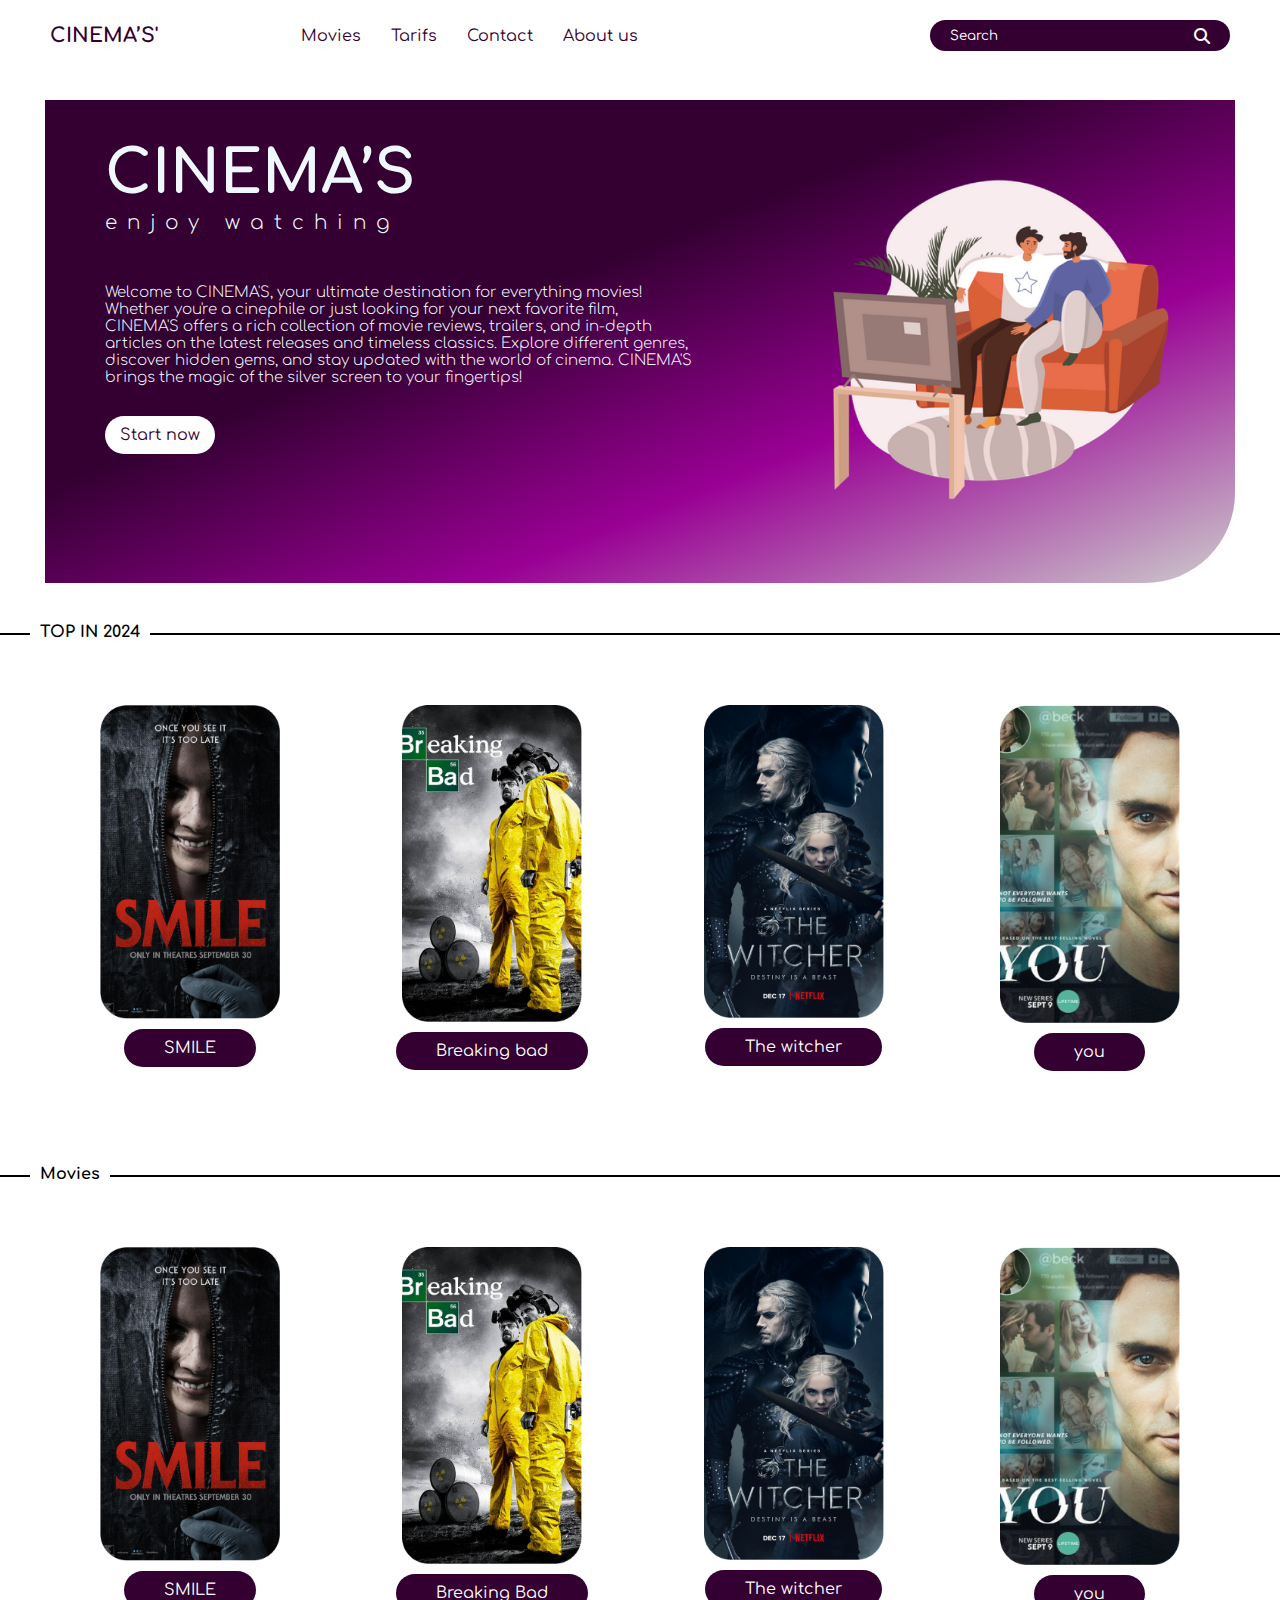
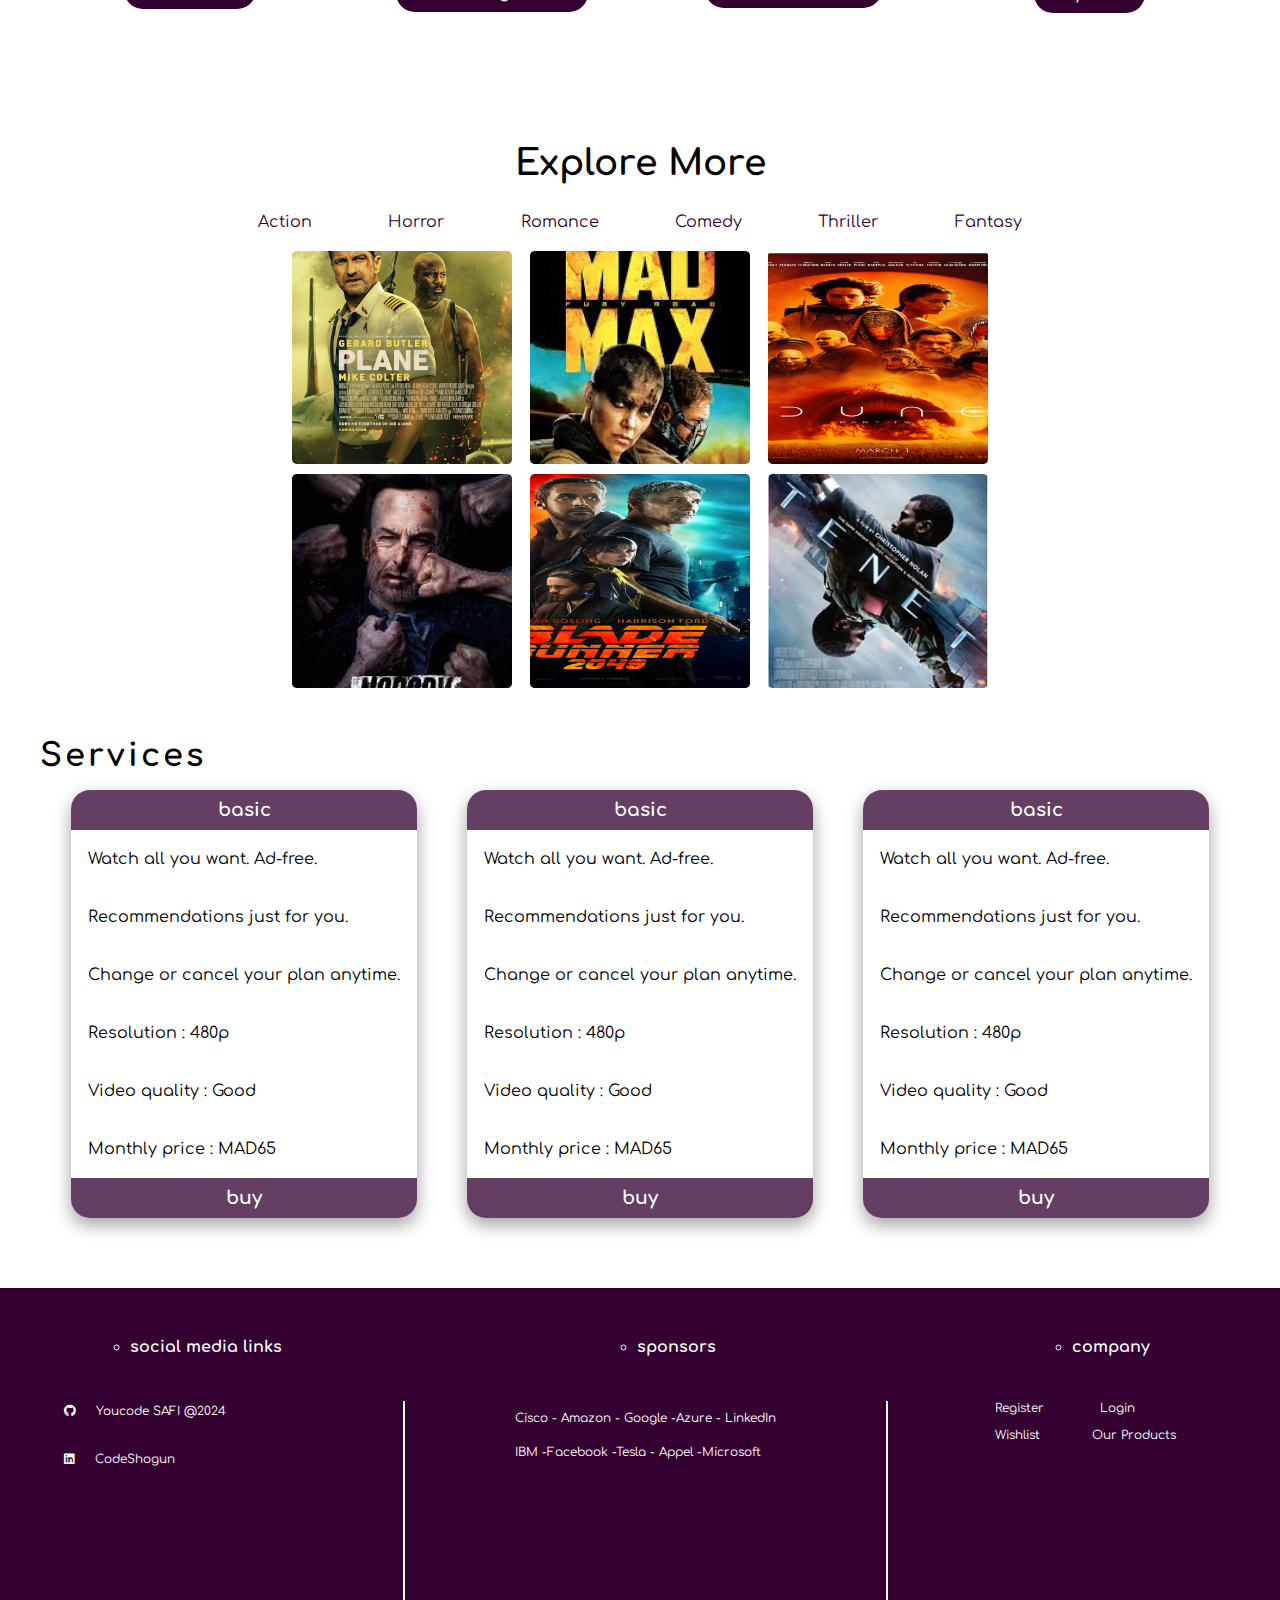
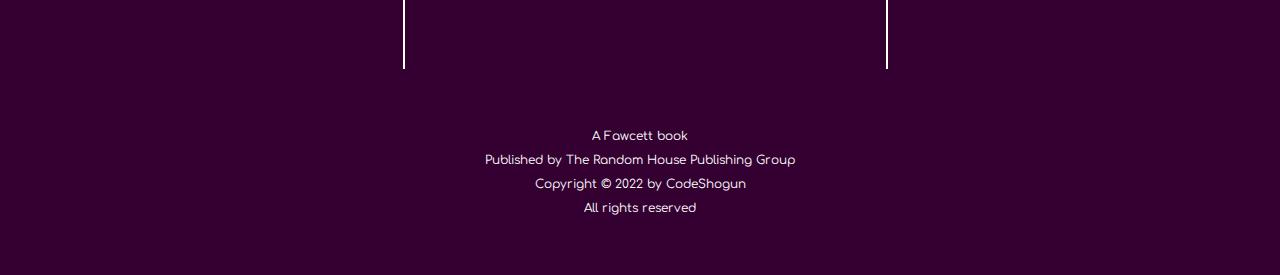
==== commit 6e38bd2b: "final result" ====
--- a/index.html
+++ b/index.html
@@ -78,8 +78,8 @@
           <a href="#">SMILE</a>
         </div>
         <div class="film-card">
-          <img src="images/smile.png" alt="poster" />
-          <a href="#">smile</a>
+          <img src="./images/Breaking_Bad.png" alt="poster" />
+          <a href="#">Breaking bad</a>
         </div>
         <div class="film-card">
           <img src="images/the_witcher.png" alt="poster" />
@@ -105,7 +105,7 @@
     <section class="cards">
       <div class="cards-container">
         <div class="film-card">
-          <img src="./images/Breaking_Bad.png" alt="poster" />
+          <img src="images/smile.png" alt="poster" />
           <a href="#">SMILE</a>
         </div>
         <div class="film-card">
